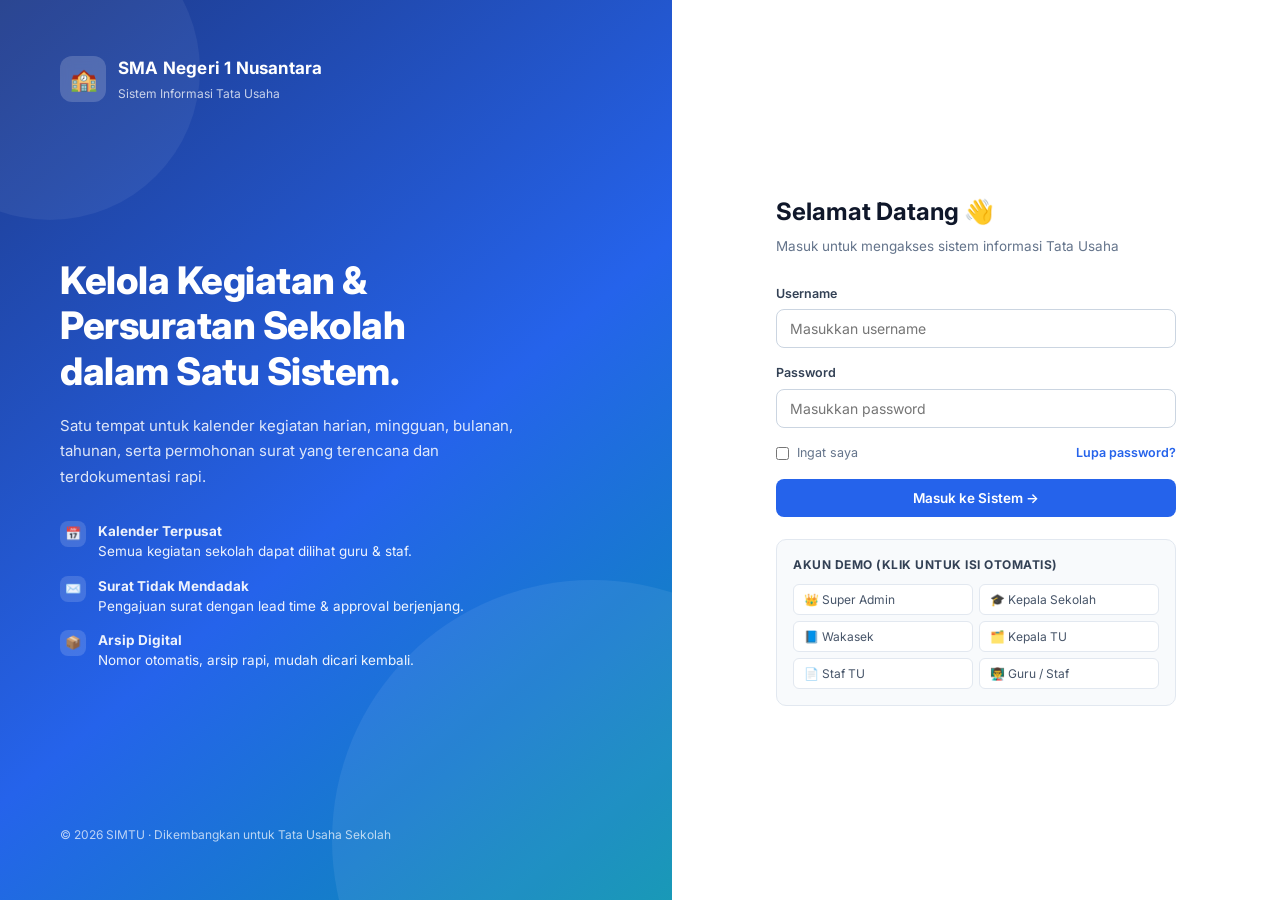
==== index.html @ f0bd2436 "Initial commit Co-authored-by: Copilot <223556219+Copilot@users.noreply.github.com>" ====
<!DOCTYPE html>
<html lang="id">
<head>
<meta charset="UTF-8">
<meta name="viewport" content="width=device-width, initial-scale=1">
<title>Login · SIMTU</title>
<link rel="preconnect" href="https://fonts.googleapis.com">
<link href="https://fonts.googleapis.com/css2?family=Inter:wght@400;500;600;700;800&display=swap" rel="stylesheet">
<link rel="stylesheet" href="assets/css/style.css">
</head>
<body data-page="login">

<div class="login-wrap">
  <div class="login-left">
    <div class="login-brand">
      <div class="logo">🏫</div>
      <div>
        <b>SMA Negeri 1 Nusantara</b>
        <span>Sistem Informasi Tata Usaha</span>
      </div>
    </div>

    <div class="login-hero">
      <h1>Kelola Kegiatan &amp;<br>Persuratan Sekolah<br>dalam Satu Sistem.</h1>
      <p>Satu tempat untuk kalender kegiatan harian, mingguan, bulanan, tahunan, serta permohonan surat yang terencana dan terdokumentasi rapi.</p>

      <div class="login-feats">
        <div class="login-feat"><i>📅</i><div><b>Kalender Terpusat</b><br>Semua kegiatan sekolah dapat dilihat guru &amp; staf.</div></div>
        <div class="login-feat"><i>✉️</i><div><b>Surat Tidak Mendadak</b><br>Pengajuan surat dengan lead time &amp; approval berjenjang.</div></div>
        <div class="login-feat"><i>📦</i><div><b>Arsip Digital</b><br>Nomor otomatis, arsip rapi, mudah dicari kembali.</div></div>
      </div>
    </div>

    <div style="z-index:2;font-size:12px;opacity:.7">© 2026 SIMTU · Dikembangkan untuk Tata Usaha Sekolah</div>
  </div>

  <div class="login-right">
    <div class="login-card">
      <h2>Selamat Datang 👋</h2>
      <p class="sub">Masuk untuk mengakses sistem informasi Tata Usaha</p>

      <div id="loginAlert"></div>

      <form onsubmit="doLogin(event)">
        <div class="field mb-4">
          <label>Username</label>
          <input class="input" id="username" placeholder="Masukkan username" autocomplete="username" required>
        </div>
        <div class="field mb-4">
          <label>Password</label>
          <input class="input" id="password" type="password" placeholder="Masukkan password" autocomplete="current-password" required>
        </div>
        <div class="flex between center mb-4">
          <label class="flex center gap-2 text-sm muted" style="cursor:pointer">
            <input type="checkbox" id="remember"> Ingat saya
          </label>
          <a href="#" class="text-sm" style="color:var(--primary);font-weight:600" onclick="alert('Hubungi admin TU untuk reset password.');return false">Lupa password?</a>
        </div>
        <button class="btn btn-primary w-full" style="justify-content:center;padding:11px" type="submit">
          Masuk ke Sistem →
        </button>
      </form>

      <div class="demo-accounts">
        <b>Akun Demo (klik untuk isi otomatis)</b>
        <div class="demo-grid">
          <button class="demo-btn" onclick="fill('admin','admin123')">👑 Super Admin</button>
          <button class="demo-btn" onclick="fill('kepsek','kepsek123')">🎓 Kepala Sekolah</button>
          <button class="demo-btn" onclick="fill('waka','waka123')">📘 Wakasek</button>
          <button class="demo-btn" onclick="fill('kabagtu','tu123')">🗂️ Kepala TU</button>
          <button class="demo-btn" onclick="fill('staftu','staf123')">📄 Staf TU</button>
          <button class="demo-btn" onclick="fill('guru','guru123')">👨‍🏫 Guru / Staf</button>
        </div>
      </div>
    </div>
  </div>
</div>

<script src="assets/js/data.js"></script>
<script src="assets/js/app.js"></script>
<script>
function fill(u,p){ document.getElementById('username').value=u; document.getElementById('password').value=p; }

function doLogin(e){
  e.preventDefault();
  const u = document.getElementById('username').value.trim();
  const p = document.getElementById('password').value;
  const remember = document.getElementById('remember').checked;
  const alertBox = document.getElementById('loginAlert');

  const user = USERS.find(x => x.username === u && x.password === p);
  if (!user){
    alertBox.innerHTML = `<div class="alert alert-danger">⚠️ <div><b>Login gagal.</b><br>Username atau password salah.</div></div>`;
    return;
  }
  if (user.status !== 'aktif'){
    alertBox.innerHTML = `<div class="alert alert-warning">⚠️ Akun Anda tidak aktif. Hubungi admin.</div>`;
    return;
  }
  setCurrentUser(user, remember);
  location.href = 'dashboard.html';
}

// Jika sudah login, langsung ke dashboard
if (getCurrentUser()) location.href = 'dashboard.html';
</script>
</body>
</html>
---- assets/css/style.css ----
/* ============================================================
   Sistem Informasi TU Sekolah - Global Stylesheet
   ============================================================ */
:root{
  --primary:#2563eb; --primary-dark:#1d4ed8; --primary-light:#dbeafe;
  --success:#16a34a; --success-light:#dcfce7;
  --warning:#f59e0b; --warning-light:#fef3c7;
  --danger:#dc2626;  --danger-light:#fee2e2;
  --info:#0891b2;    --info-light:#cffafe;
  --purple:#7c3aed;  --purple-light:#ede9fe;
  --g50:#f8fafc; --g100:#f1f5f9; --g200:#e2e8f0; --g300:#cbd5e1;
  --g400:#94a3b8; --g500:#64748b; --g600:#475569; --g700:#334155;
  --g800:#1e293b; --g900:#0f172a;
  --sidebar-w:252px; --topbar-h:60px;
  --radius:10px; --radius-sm:6px; --radius-lg:16px;
  --shadow-sm:0 1px 2px rgba(15,23,42,.06);
  --shadow:0 2px 8px rgba(15,23,42,.08);
  --shadow-lg:0 10px 30px rgba(15,23,42,.12);
  --font:'Inter',-apple-system,BlinkMacSystemFont,'Segoe UI',Roboto,sans-serif;
}
*{box-sizing:border-box;margin:0;padding:0}
html,body{height:100%}
body{
  font-family:var(--font); background:var(--g50); color:var(--g800);
  font-size:14px; line-height:1.5; -webkit-font-smoothing:antialiased;
}
a{color:inherit;text-decoration:none}
button{font-family:inherit;cursor:pointer;border:none;background:none}
input,select,textarea{font-family:inherit;font-size:14px}

/* ---------- LOGIN ---------- */
.login-wrap{min-height:100vh;display:grid;grid-template-columns:1.05fr .95fr}
.login-left{
  background:linear-gradient(140deg,#1e3a8a 0%,#2563eb 55%,#0891b2 100%);
  color:#fff;padding:56px 60px;display:flex;flex-direction:column;justify-content:space-between;
  position:relative;overflow:hidden;
}
.login-left::after{
  content:"";position:absolute;width:520px;height:520px;border-radius:50%;
  background:rgba(255,255,255,.07);right:-180px;bottom:-200px;
}
.login-left::before{
  content:"";position:absolute;width:300px;height:300px;border-radius:50%;
  background:rgba(255,255,255,.06);left:-100px;top:-80px;
}
.login-brand{display:flex;align-items:center;gap:12px;z-index:2}
.login-brand .logo{
  width:46px;height:46px;border-radius:12px;background:rgba(255,255,255,.18);
  display:grid;place-items:center;font-size:22px;backdrop-filter:blur(6px);
}
.login-brand b{font-size:17px;display:block;letter-spacing:.2px}
.login-brand span{font-size:12px;opacity:.75}
.login-hero{z-index:2;max-width:480px}
.login-hero h1{font-size:38px;line-height:1.2;font-weight:800;margin-bottom:18px;letter-spacing:-.5px}
.login-hero p{font-size:15px;opacity:.85;line-height:1.7}
.login-feats{z-index:2;display:flex;flex-direction:column;gap:14px;margin-top:32px}
.login-feat{display:flex;gap:12px;align-items:flex-start;font-size:13.5px;opacity:.92}
.login-feat i{
  width:26px;height:26px;border-radius:8px;background:rgba(255,255,255,.16);
  display:grid;place-items:center;font-style:normal;flex:none;font-size:13px;
}
.login-right{display:grid;place-items:center;padding:40px;background:#fff}
.login-card{width:100%;max-width:400px}
.login-card h2{font-size:24px;font-weight:700;margin-bottom:6px;color:var(--g900)}
.login-card .sub{color:var(--g500);margin-bottom:28px;font-size:13.5px}
.demo-accounts{
  margin-top:22px;padding:16px;background:var(--g50);border:1px solid var(--g200);
  border-radius:var(--radius);font-size:12.5px;
}
.demo-accounts b{display:block;margin-bottom:10px;color:var(--g700);font-size:12px;text-transform:uppercase;letter-spacing:.5px}
.demo-grid{display:grid;grid-template-columns:1fr 1fr;gap:6px}
.demo-btn{
  text-align:left;padding:7px 10px;border-radius:var(--radius-sm);background:#fff;
  border:1px solid var(--g200);font-size:12px;color:var(--g600);transition:.15s;
}
.demo-btn:hover{border-color:var(--primary);color:var(--primary);background:var(--primary-light)}

/* ---------- LAYOUT ---------- */
.app{display:flex;min-height:100vh}
.sidebar{
  width:var(--sidebar-w);background:var(--g900);color:#cbd5e1;flex:none;
  display:flex;flex-direction:column;position:fixed;top:0;bottom:0;left:0;z-index:50;
}
.sb-brand{
  height:var(--topbar-h);display:flex;align-items:center;gap:11px;
  padding:0 18px;border-bottom:1px solid rgba(255,255,255,.07);flex:none;
}
.sb-brand .logo{
  width:34px;height:34px;border-radius:9px;flex:none;
  background:linear-gradient(135deg,var(--primary),var(--info));
  display:grid;place-items:center;font-size:17px;
}
.sb-brand b{color:#fff;font-size:14px;display:block;line-height:1.2}
.sb-brand span{font-size:10.5px;color:var(--g500);letter-spacing:.3px}
.sb-nav{flex:1;overflow-y:auto;padding:14px 10px}
.sb-nav::-webkit-scrollbar{width:6px}
.sb-nav::-webkit-scrollbar-thumb{background:rgba(255,255,255,.12);border-radius:3px}
.sb-sec{font-size:10.5px;text-transform:uppercase;letter-spacing:.8px;color:var(--g500);
  padding:14px 12px 7px;font-weight:700}
.sb-link{
  display:flex;align-items:center;gap:11px;padding:9px 12px;border-radius:8px;
  font-size:13.5px;color:#cbd5e1;transition:.15s;margin-bottom:2px;
}
.sb-link i{width:19px;text-align:center;font-style:normal;font-size:14.5px;opacity:.9}
.sb-link:hover{background:rgba(255,255,255,.07);color:#fff}
.sb-link.active{background:var(--primary);color:#fff;font-weight:600;box-shadow:0 4px 12px rgba(37,99,235,.35)}
.sb-link .pill{
  margin-left:auto;background:var(--danger);color:#fff;font-size:10px;font-weight:700;
  padding:2px 7px;border-radius:9px;line-height:1.4;
}
.sb-user{
  padding:12px;border-top:1px solid rgba(255,255,255,.07);display:flex;align-items:center;gap:10px;flex:none;
}
.sb-user .av{width:34px;height:34px;border-radius:50%;background:var(--primary);color:#fff;
  display:grid;place-items:center;font-weight:700;font-size:13px;flex:none}
.sb-user .meta{flex:1;min-width:0}
.sb-user .meta b{display:block;color:#fff;font-size:12.5px;white-space:nowrap;overflow:hidden;text-overflow:ellipsis}
.sb-user .meta span{font-size:11px;color:var(--g500)}
.sb-user button{color:var(--g400);font-size:16px;padding:5px;border-radius:6px}
.sb-user button:hover{background:rgba(255,255,255,.1);color:#fff}

.main{flex:1;margin-left:var(--sidebar-w);display:flex;flex-direction:column;min-width:0}
.topbar{
  height:var(--topbar-h);background:#fff;border-bottom:1px solid var(--g200);
  display:flex;align-items:center;padding:0 24px;gap:16px;position:sticky;top:0;z-index:40;
}
.topbar h1{font-size:16.5px;font-weight:700;color:var(--g900)}
.topbar .crumb{font-size:12px;color:var(--g500);margin-top:1px}
.topbar .spacer{flex:1}
.tb-search{
  display:flex;align-items:center;gap:8px;background:var(--g100);border:1px solid transparent;
  padding:8px 12px;border-radius:8px;width:280px;transition:.15s;
}
.tb-search:focus-within{background:#fff;border-color:var(--primary)}
.tb-search input{background:none;border:none;outline:none;width:100%;font-size:13px}
.tb-icon{
  width:36px;height:36px;border-radius:9px;display:grid;place-items:center;
  color:var(--g500);position:relative;transition:.15s;
}
.tb-icon:hover{background:var(--g100);color:var(--g800)}
.tb-icon .dot{
  position:absolute;top:6px;right:6px;width:8px;height:8px;border-radius:50%;
  background:var(--danger);border:2px solid #fff;
}
.content{padding:24px;flex:1;max-width:1500px;width:100%}

/* ---------- COMPONENTS ---------- */
.card{background:#fff;border:1px solid var(--g200);border-radius:var(--radius);box-shadow:var(--shadow-sm)}
.card-h{padding:16px 20px;border-bottom:1px solid var(--g200);display:flex;align-items:center;gap:12px}
.card-h h3{font-size:14.5px;font-weight:700;color:var(--g800)}
.card-h .sub{font-size:12px;color:var(--g500);font-weight:400}
.card-h .spacer{flex:1}
.card-b{padding:20px}
.card-b.tight{padding:0}

.btn{
  display:inline-flex;align-items:center;gap:7px;padding:9px 16px;border-radius:8px;
  font-size:13.5px;font-weight:600;transition:.15s;white-space:nowrap;
}
.btn-primary{background:var(--primary);color:#fff}
.btn-primary:hover{background:var(--primary-dark);box-shadow:0 4px 12px rgba(37,99,235,.3)}
.btn-outline{background:#fff;color:var(--g700);border:1px solid var(--g300)}
.btn-outline:hover{background:var(--g50);border-color:var(--g400)}
.btn-ghost{color:var(--g600)}
.btn-ghost:hover{background:var(--g100)}
.btn-danger{background:var(--danger);color:#fff}
.btn-danger:hover{background:#b91c1c}
.btn-success{background:var(--success);color:#fff}
.btn-success:hover{background:#15803d}
.btn-sm{padding:6px 12px;font-size:12.5px}
.btn-icon{padding:8px;width:34px;height:34px;justify-content:center}
.btn:disabled{opacity:.5;cursor:not-allowed}

.badge{
  display:inline-flex;align-items:center;gap:5px;padding:3px 10px;border-radius:20px;
  font-size:11.5px;font-weight:600;line-height:1.6;white-space:nowrap;
}
.badge::before{content:"";width:5px;height:5px;border-radius:50%;background:currentColor}
.badge-success{background:var(--success-light);color:#15803d}
.badge-warning{background:var(--warning-light);color:#b45309}
.badge-danger{background:var(--danger-light);color:#b91c1c}
.badge-info{background:var(--info-light);color:#0e7490}
.badge-primary{background:var(--primary-light);color:var(--primary-dark)}
.badge-purple{background:var(--purple-light);color:#6d28d9}
.badge-gray{background:var(--g100);color:var(--g600)}
.badge-plain::before{display:none}

/* Forms */
.form-grid{display:grid;grid-template-columns:1fr 1fr;gap:18px}
.form-grid.one{grid-template-columns:1fr}
.field{display:flex;flex-direction:column;gap:6px}
.field.full{grid-column:1/-1}
.field label{font-size:12.5px;font-weight:600;color:var(--g700)}
.field label .req{color:var(--danger)}
.field .hint{font-size:11.5px;color:var(--g500)}
.input,.select,.textarea{
  padding:10px 13px;border:1px solid var(--g300);border-radius:8px;background:#fff;
  color:var(--g800);outline:none;transition:.15s;width:100%;
}
.input:focus,.select:focus,.textarea:focus{border-color:var(--primary);box-shadow:0 0 0 3px rgba(37,99,235,.12)}
.textarea{min-height:100px;resize:vertical}
.select{appearance:none;background-image:url("data:image/svg+xml;utf8,<svg xmlns='http://www.w3.org/2000/svg' width='12' height='12' viewBox='0 0 12 12'><path fill='%2364748b' d='M6 8L1 3h10z'/></svg>");
  background-repeat:no-repeat;background-position:right 12px center;padding-right:34px}

/* Tables */
.table-wrap{overflow-x:auto}
table.tbl{width:100%;border-collapse:collapse;font-size:13.3px}
table.tbl th{
  text-align:left;padding:12px 16px;background:var(--g50);color:var(--g600);
  font-size:11.5px;font-weight:700;text-transform:uppercase;letter-spacing:.4px;
  border-bottom:1px solid var(--g200);white-space:nowrap;
}
table.tbl td{padding:13px 16px;border-bottom:1px solid var(--g100);color:var(--g700);vertical-align:middle}
table.tbl tbody tr:hover{background:var(--g50)}
table.tbl tbody tr:last-child td{border-bottom:none}
table.tbl .acts{display:flex;gap:4px}

/* Stats */
.stats{display:grid;grid-template-columns:repeat(auto-fit,minmax(215px,1fr));gap:16px;margin-bottom:22px}
.stat{
  background:#fff;border:1px solid var(--g200);border-radius:var(--radius);padding:18px 20px;
  display:flex;gap:14px;align-items:flex-start;box-shadow:var(--shadow-sm);transition:.18s;
}
.stat:hover{box-shadow:var(--shadow);transform:translateY(-2px)}
.stat .ic{width:44px;height:44px;border-radius:11px;display:grid;place-items:center;font-size:20px;flex:none}
.stat .ic.blue{background:var(--primary-light);color:var(--primary)}
.stat .ic.green{background:var(--success-light);color:var(--success)}
.stat .ic.orange{background:var(--warning-light);color:var(--warning)}
.stat .ic.red{background:var(--danger-light);color:var(--danger)}
.stat .ic.purple{background:var(--purple-light);color:var(--purple)}
.stat .ic.cyan{background:var(--info-light);color:var(--info)}
.stat .val{font-size:24px;font-weight:800;color:var(--g900);line-height:1.1;letter-spacing:-.5px}
.stat .lbl{font-size:12.5px;color:var(--g500);margin-top:3px}
.stat .trend{font-size:11.5px;font-weight:600;margin-top:6px;display:inline-flex;gap:4px;align-items:center}
.trend.up{color:var(--success)} .trend.down{color:var(--danger)}

/* Grids */
.grid-2{display:grid;grid-template-columns:1fr 1fr;gap:20px}
.grid-3{display:grid;grid-template-columns:repeat(3,1fr);gap:20px}
.grid-dash{display:grid;grid-template-columns:1.65fr 1fr;gap:20px}
@media(max-width:1100px){.grid-dash,.grid-2,.grid-3{grid-template-columns:1fr}}

/* Calendar */
.cal-head{display:flex;align-items:center;gap:12px;padding:16px 20px;border-bottom:1px solid var(--g200)}
.cal-head h3{font-size:16px;font-weight:700;min-width:180px}
.cal-nav{display:flex;gap:6px}
.cal-nav button{
  width:32px;height:32px;border-radius:8px;border:1px solid var(--g200);background:#fff;
  color:var(--g600);display:grid;place-items:center;font-size:14px;transition:.15s;
}
.cal-nav button:hover{background:var(--g100);border-color:var(--g300)}
.cal-legend{display:flex;gap:16px;margin-left:auto;font-size:11.5px;color:var(--g500);flex-wrap:wrap}
.cal-legend span{display:flex;align-items:center;gap:6px}
.cal-legend i{width:9px;height:9px;border-radius:3px;font-style:normal}
.cal-grid{display:grid;grid-template-columns:repeat(7,1fr);background:var(--g200);gap:1px}
.cal-dow{
  background:var(--g50);padding:10px;text-align:center;font-size:11.5px;font-weight:700;
  color:var(--g500);text-transform:uppercase;letter-spacing:.4px;
}
.cal-cell{background:#fff;min-height:112px;padding:8px;display:flex;flex-direction:column;gap:5px}
.cal-cell.out{background:var(--g50);color:var(--g400)}
.cal-cell.today{background:#eff6ff}
.cal-cell.today .cal-date{background:var(--primary);color:#fff}
.cal-date{
  font-size:12.5px;font-weight:700;color:var(--g600);width:24px;height:24px;
  display:grid;place-items:center;border-radius:50%;flex:none;
}
.cal-ev{
  font-size:11.5px;padding:4px 8px;border-radius:5px;background:var(--primary-light);
  color:var(--primary-dark);font-weight:600;cursor:pointer;overflow:hidden;
  text-overflow:ellipsis;white-space:nowrap;border-left:3px solid var(--primary);
  transition:.15s;
}
.cal-ev:hover{filter:brightness(.95)}
.cal-ev.green{background:var(--success-light);color:#15803d;border-color:var(--success)}
.cal-ev.orange{background:var(--warning-light);color:#b45309;border-color:var(--warning)}
.cal-ev.purple{background:var(--purple-light);color:#6d28d9;border-color:var(--purple)}
.cal-ev.cyan{background:var(--info-light);color:#0e7490;border-color:var(--info)}
.cal-ev.red{background:var(--danger-light);color:#b91c1c;border-color:var(--danger)}
.cal-more{font-size:11px;color:var(--g500);font-weight:600;padding-left:4px}

/* Timeline / List */
.tl{display:flex;flex-direction:column}
.tl-item{display:flex;gap:14px;padding:14px 20px;border-bottom:1px solid var(--g100);transition:.15s}
.tl-item:last-child{border-bottom:none}
.tl-item:hover{background:var(--g50)}
.tl-date{
  width:52px;flex:none;text-align:center;border-radius:9px;background:var(--g100);
  padding:6px 0;line-height:1.2;
}
.tl-date b{display:block;font-size:17px;font-weight:800;color:var(--g800)}
.tl-date span{font-size:10.5px;text-transform:uppercase;color:var(--g500);font-weight:700;letter-spacing:.4px}
.tl-body{flex:1;min-width:0}
.tl-body h4{font-size:13.5px;font-weight:700;color:var(--g800);margin-bottom:3px}
.tl-body p{font-size:12.3px;color:var(--g500);display:flex;gap:12px;flex-wrap:wrap}
.tl-body p span{display:inline-flex;align-items:center;gap:4px}

/* Filters */
.filters{display:flex;gap:10px;align-items:center;flex-wrap:wrap;padding:14px 20px;border-bottom:1px solid var(--g200)}
.filters .input,.filters .select{width:auto;min-width:150px;padding:8px 12px;font-size:13px}
.filters .grow{flex:1;min-width:200px}
.chips{display:flex;gap:8px;flex-wrap:wrap}
.chip{
  padding:6px 14px;border-radius:20px;font-size:12.5px;font-weight:600;
  background:#fff;border:1px solid var(--g200);color:var(--g600);transition:.15s;
}
.chip:hover{border-color:var(--primary);color:var(--primary)}
.chip.active{background:var(--primary);border-color:var(--primary);color:#fff}

/* Tabs */
.tabs{display:flex;gap:2px;border-bottom:1px solid var(--g200);padding:0 20px}
.tab{
  padding:13px 18px;font-size:13.5px;font-weight:600;color:var(--g500);
  border-bottom:2px solid transparent;transition:.15s;
}
.tab:hover{color:var(--g800)}
.tab.active{color:var(--primary);border-color:var(--primary)}

/* Kanban */
.kanban{display:grid;grid-template-columns:repeat(5,1fr);gap:14px;padding:20px}
@media(max-width:1200px){.kanban{grid-template-columns:repeat(2,1fr)}}
.kb-col{background:var(--g50);border:1px solid var(--g200);border-radius:var(--radius);padding:12px;min-height:180px}
.kb-col h5{font-size:11.5px;text-transform:uppercase;letter-spacing:.5px;color:var(--g500);margin-bottom:10px;display:flex;justify-content:space-between}
.kb-col h5 span{background:#fff;padding:1px 7px;border-radius:10px;color:var(--g600)}
.kb-card{background:#fff;border:1px solid var(--g200);border-radius:8px;padding:12px;margin-bottom:8px;box-shadow:var(--shadow-sm);cursor:pointer;transition:.15s}
.kb-card:hover{box-shadow:var(--shadow);transform:translateY(-1px)}
.kb-card h6{font-size:12.5px;font-weight:700;color:var(--g800);margin-bottom:5px}
.kb-card p{font-size:11.5px;color:var(--g500);margin-bottom:7px}

/* Progress */
.progress{height:7px;background:var(--g200);border-radius:4px;overflow:hidden}
.progress i{display:block;height:100%;background:var(--primary);border-radius:4px}

/* Chart (pure CSS bar) */
.chart{display:flex;align-items:flex-end;gap:18px;height:200px;padding:16px 8px 0}
.chart .bar-col{flex:1;display:flex;flex-direction:column;align-items:center;gap:8px;height:100%;justify-content:flex-end}
.chart .bar{width:100%;max-width:46px;background:linear-gradient(180deg,var(--primary),#3b82f6);border-radius:6px 6px 0 0;transition:.3s;position:relative}
.chart .bar:hover{filter:brightness(1.08)}
.chart .bar span{position:absolute;top:-20px;left:50%;transform:translateX(-50%);font-size:11px;font-weight:700;color:var(--g600)}
.chart .lbl{font-size:11.5px;color:var(--g500);font-weight:600}

/* Modal */
.overlay{position:fixed;inset:0;background:rgba(15,23,42,.5);display:none;place-items:center;z-index:100;padding:20px}
.overlay.show{display:grid}
.modal{background:#fff;border-radius:var(--radius-lg);width:100%;max-width:560px;max-height:90vh;overflow:auto;box-shadow:var(--shadow-lg)}
.modal-h{padding:20px 24px;border-bottom:1px solid var(--g200);display:flex;align-items:center}
.modal-h h3{font-size:16px;font-weight:700;flex:1}
.modal-h button{color:var(--g400);font-size:20px;width:32px;height:32px;border-radius:8px}
.modal-h button:hover{background:var(--g100);color:var(--g800)}
.modal-b{padding:24px}
.modal-f{padding:16px 24px;border-top:1px solid var(--g200);display:flex;justify-content:flex-end;gap:10px}

/* Alert */
.alert{padding:12px 16px;border-radius:8px;font-size:13px;display:flex;gap:10px;align-items:flex-start;margin-bottom:16px}
.alert-info{background:var(--info-light);color:#0e7490;border-left:3px solid var(--info)}
.alert-warning{background:var(--warning-light);color:#b45309;border-left:3px solid var(--warning)}
.alert-danger{background:var(--danger-light);color:#b91c1c;border-left:3px solid var(--danger)}
.alert-success{background:var(--success-light);color:#15803d;border-left:3px solid var(--success)}

/* Misc */
.empty{text-align:center;padding:60px 20px;color:var(--g400)}
.empty .ic{font-size:46px;margin-bottom:12px;opacity:.5}
.empty h4{font-size:15px;color:var(--g600);margin-bottom:6px}
.empty p{font-size:13px}
.avatar{width:34px;height:34px;border-radius:50%;background:var(--primary-light);color:var(--primary-dark);
  display:grid;place-items:center;font-weight:700;font-size:12.5px;flex:none}
.row{display:flex;align-items:center;gap:10px}
.muted{color:var(--g500)}
.text-sm{font-size:12.5px}
.mono{font-family:'SF Mono',Consolas,monospace;font-size:12.5px;background:var(--g100);padding:2px 7px;border-radius:5px}
.sec-title{font-size:13px;font-weight:700;color:var(--g700);margin:24px 0 12px;padding-bottom:8px;border-bottom:1px solid var(--g200)}
.sec-title:first-child{margin-top:0}
.divider{height:1px;background:var(--g200);margin:18px 0}
.info-list{display:grid;grid-template-columns:150px 1fr;gap:12px 16px;font-size:13.3px}
.info-list dt{color:var(--g500);font-size:12.5px}
.info-list dd{color:var(--g800);font-weight:600}
.mt-2{margin-top:8px}.mt-3{margin-top:12px}.mt-4{margin-top:16px}.mt-5{margin-top:20px}
.mb-2{margin-bottom:8px}.mb-3{margin-bottom:12px}.mb-4{margin-bottom:16px}
.flex{display:flex}.between{justify-content:space-between}.center{align-items:center}.gap-2{gap:8px}.gap-3{gap:12px}
.w-full{width:100%}
@media(max-width:900px){
  .sidebar{transform:translateX(-100%);transition:.25s}
  .sidebar.open{transform:none}
  .main{margin-left:0}
  .login-wrap{grid-template-columns:1fr}
  .login-left{display:none}
  .form-grid{grid-template-columns:1fr}
  .tb-search{display:none}
  .content{padding:16px}
}
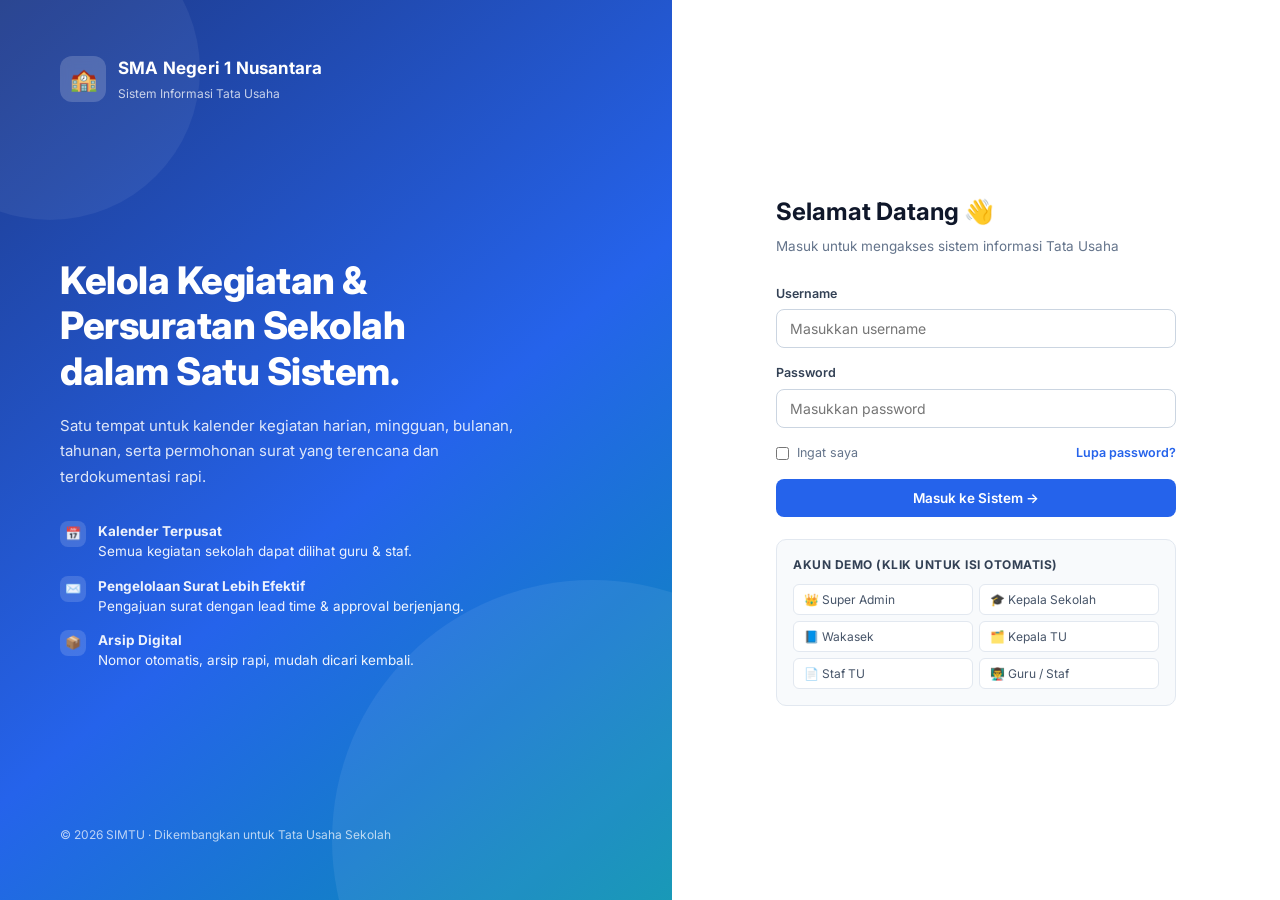
==== commit fe7b2b4f: "Update project kukuh" ====
--- a/index.html
+++ b/index.html
@@ -26,7 +26,7 @@
 
       <div class="login-feats">
         <div class="login-feat"><i>📅</i><div><b>Kalender Terpusat</b><br>Semua kegiatan sekolah dapat dilihat guru &amp; staf.</div></div>
-        <div class="login-feat"><i>✉️</i><div><b>Surat Tidak Mendadak</b><br>Pengajuan surat dengan lead time &amp; approval berjenjang.</div></div>
+        <div class="login-feat"><i>✉️</i><div><b>Pengelolaan Surat Lebih Efektif</b><br>Pengajuan surat dengan lead time &amp; approval berjenjang.</div></div>
         <div class="login-feat"><i>📦</i><div><b>Arsip Digital</b><br>Nomor otomatis, arsip rapi, mudah dicari kembali.</div></div>
       </div>
     </div>
